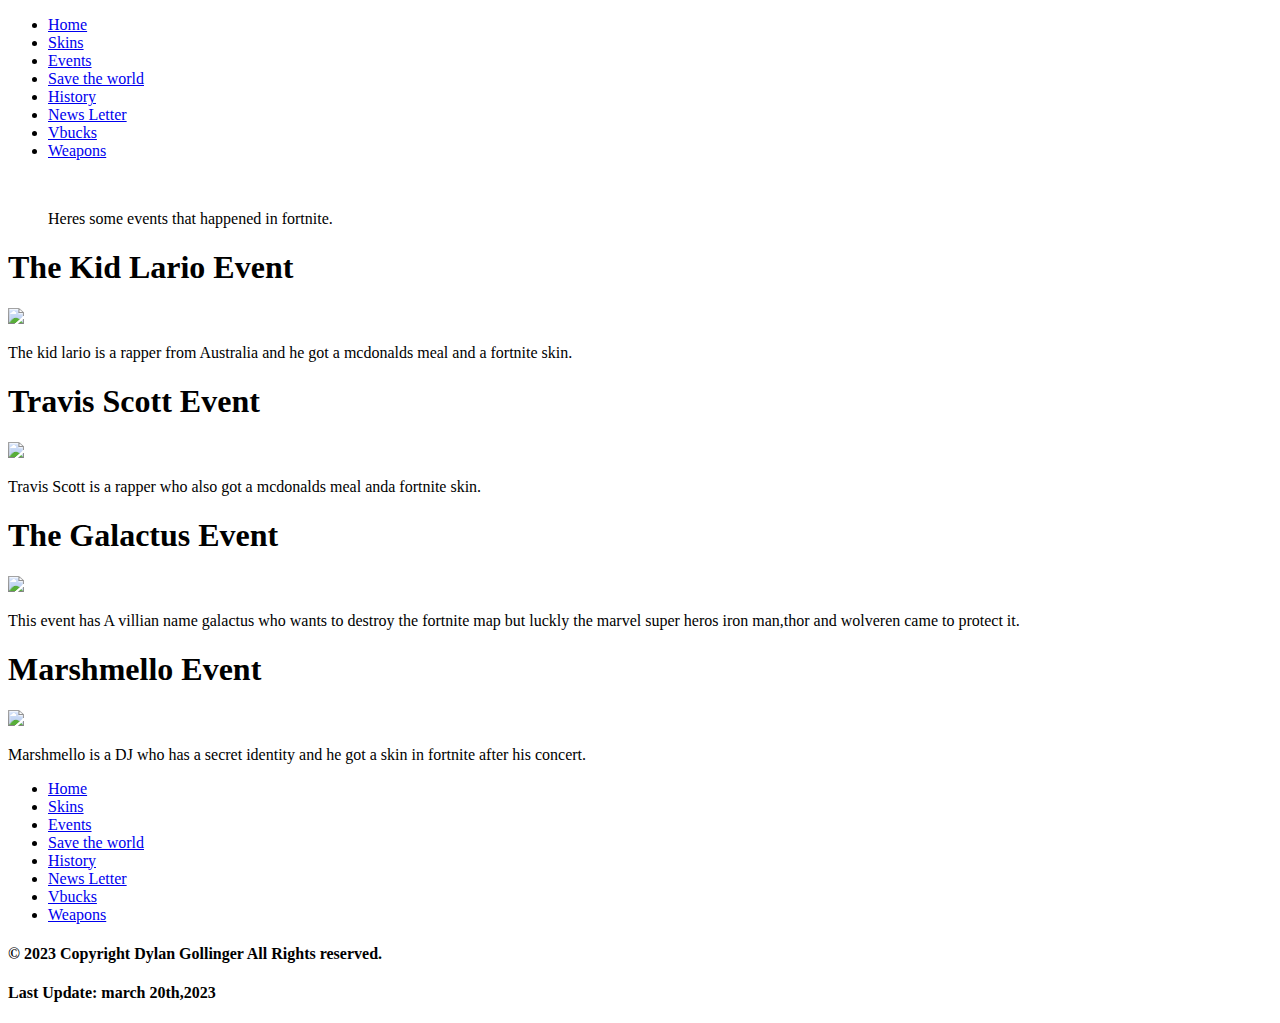
==== events.html @ f104ea9d "Update events.html" ====
<!doctype html>
<html>
<head>
<meta charset="UTF-8">
<title>events.html</title>
<link rel="stylesheet" href="css/styles.css">
</head>

<body>
	<div id="dog">
	<header>
		<nav class="hNav">
	<ul>
		<li><a href="index.html">Home</a></li>
		<li><a href="skins.html">Skins</a></li>
		<li><a href="events.html">Events</a></li>
		<li><a href="save.html">Save the world</a></li>
		<li><a href="history.html">History</a></li>
		<li><a href="new.html">News Letter</a></li>
    <li><a href="vbucks.html">Vbucks</a></li>
    <li><a href="weapons.html">Weapons</a></li>
	
		
	</ul>

	</nav>
	
		
	
	</header>

	<!--Here is my table,I refuse to use it for design purposes-->
	<table>
	<tr>
		<th></th>
		<th></th>
		<th></th>
	
	</tr>
	<tr>
		<td></td>
		<td></td>
		<td></td>
		
	</tr>
		<tr>
		<td></td>
		<td></td>
		<td></td>
		
	</tr>
	<tr>
		<td></td>
		<td></td>
		<td></td>
		
	</tr>
	
	
	
	
	
	
	</table>
	<main>
		
	<nav id="container">
		<blockquote>Heres some events that happened in fortnite.</blockquote>
		<h1>The Kid Lario Event</h1>
		<img src="images/event2.jpeg">
    <p>The kid lario is a rapper from Australia and he got a mcdonalds meal and a fortnite skin.</p>
		<h1>Travis Scott Event</h1>
	<img src="images/event1.jpeg">
		<p>Travis Scott is a rapper who also got a mcdonalds meal anda fortnite skin.</p>
		<h1>The Galactus Event</h1>
		<img src="images/event3.jpeg">
		<p>This event has A villian name galactus who wants to destroy the fortnite map but luckly the marvel super heros iron man,thor and wolveren came to protect it.</p>
		<h1>Marshmello Event</h1>
		<img src="images/event4.jpeg">
		<p>Marshmello is a DJ who has a secret identity and he got a skin in fortnite after his concert.</p>
	</nav>
	</main>
  </div>
<footer>
	<nav class="fnav">
    <ul>
		<li><a href="index.html">Home</a></li>
		<li><a href="skins.html">Skins</a></li>
		<li><a href="events.html">Events</a></li>
		<li><a href="save.html">Save the world</a></li>
		<li><a href="history.html">History</a></li>
		<li><a href="new.html">News Letter</a></li>
    <li><a href="vbucks.html">Vbucks</a></li>
    <li><a href="weapons.html">Weapons</a></li>
	
		
	</ul>
	<h4>&copy; 2023 Copyright Dylan Gollinger All Rights reserved.</h4>
	<h4>Last Update: march 20th,2023</h4>
	</nav>
	</footer>
</body>
</html>
</html>
---- css/styles.css ----

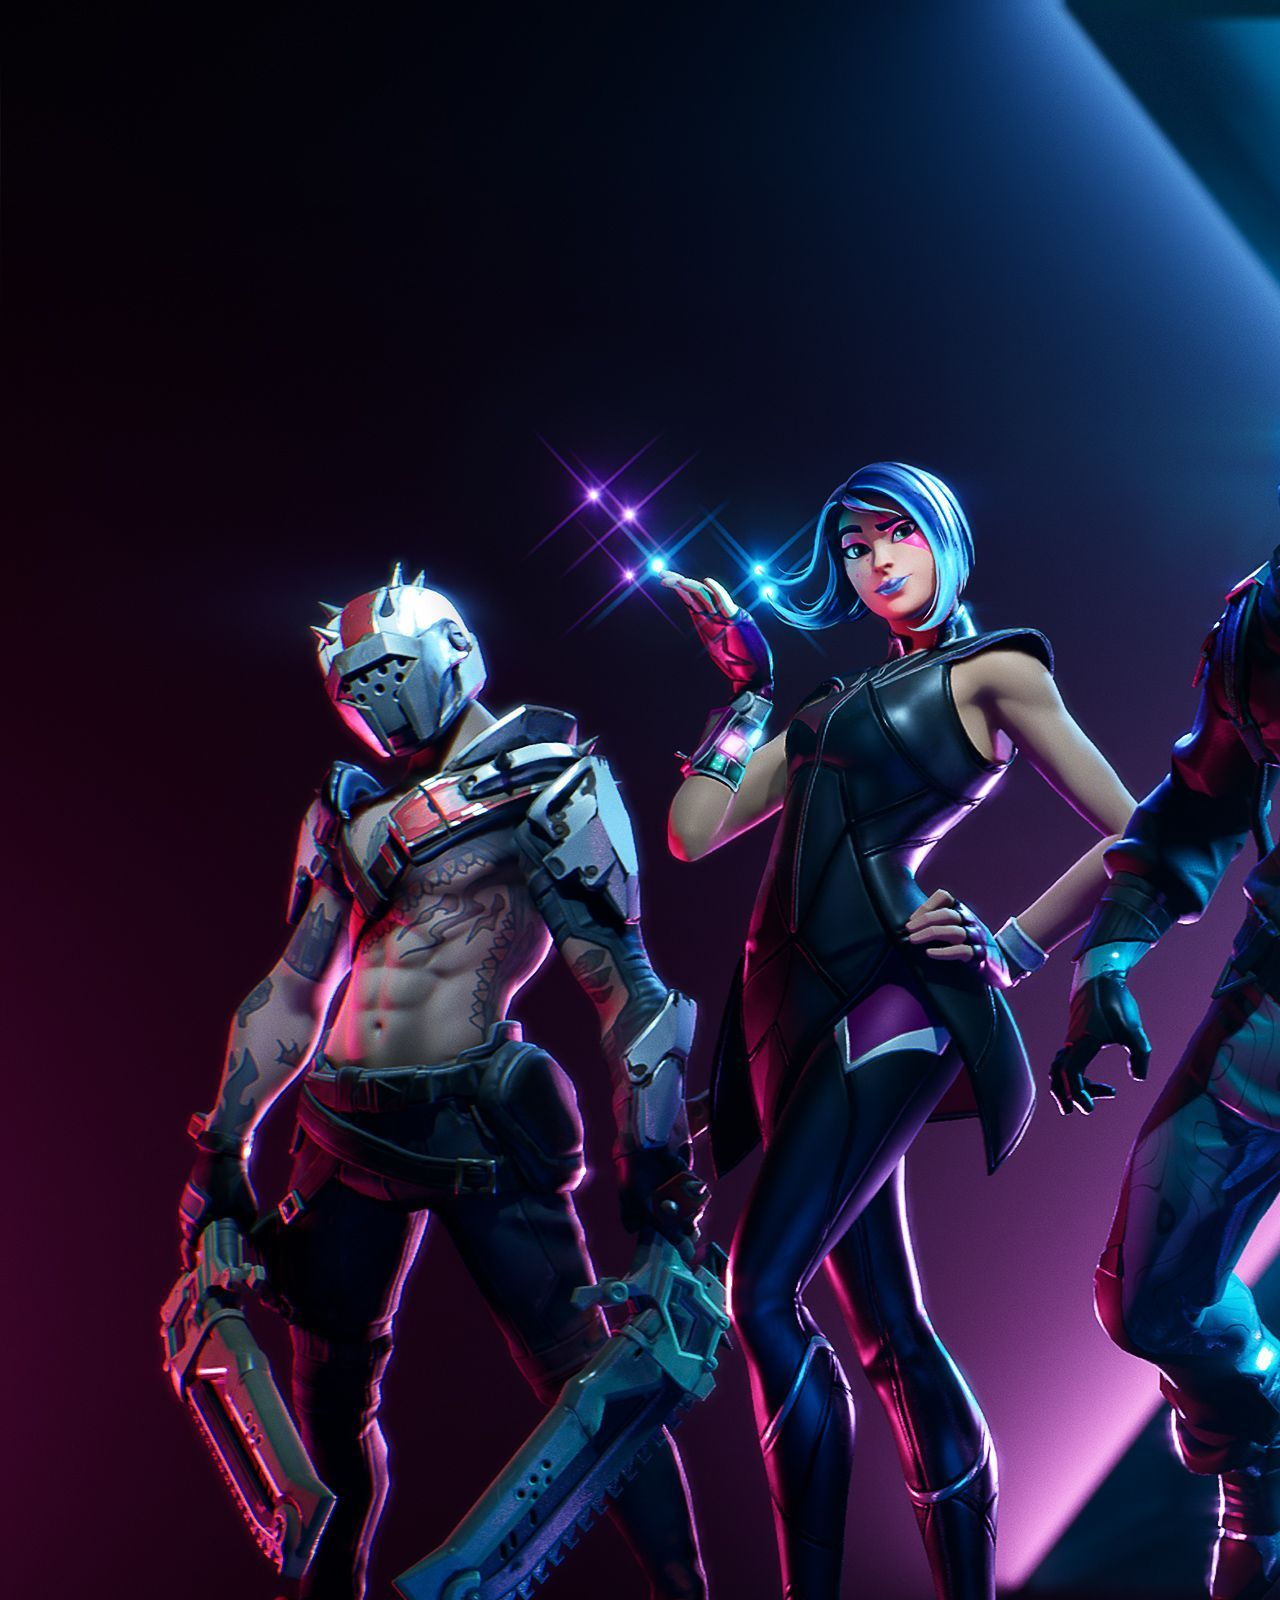
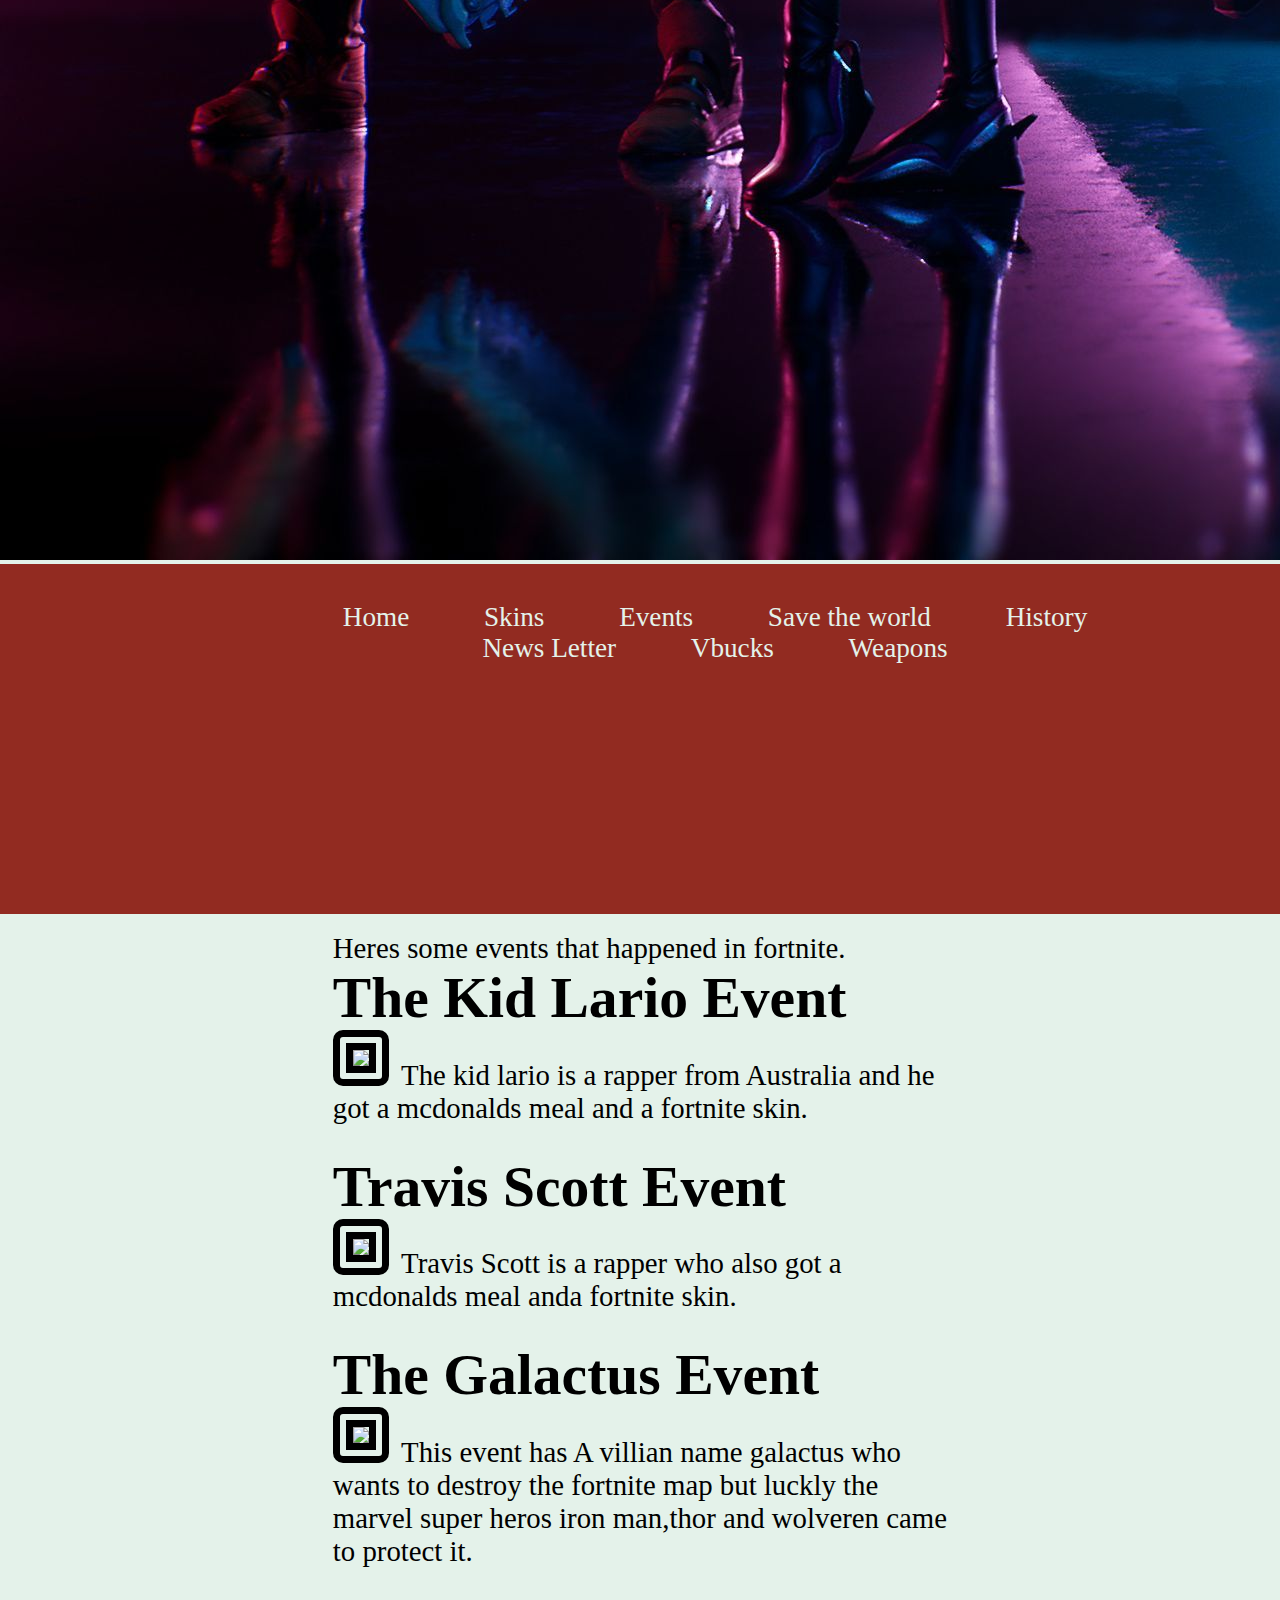
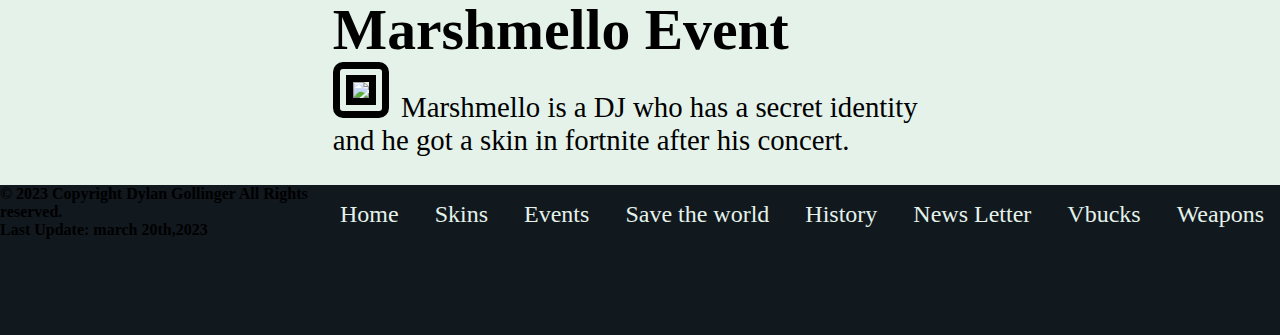
==== commit 3f57036c: "Update events.html" ====
--- a/events.html
+++ b/events.html
@@ -5,7 +5,7 @@
 <title>events.html</title>
 <link rel="stylesheet" href="css/styles.css">
 </head>
-
+<img src="images/SeasonX.jpeg">
 <body>
 	<div id="dog">
 	<header>
--- a/css/styles.css
+++ b/css/styles.css
@@ -1 +1,282 @@
-
+/* CSS Document */
+
+/*************************************************************
+     Color Scheme                    Font Scheme
+#778A8C - Grey            font-family: 'Ubuntu', sans-serif; 
+#11181E - Black           font-family: 'Quattrocento', serif;
+#E4F2EA - White           font-family: 'Bowlby One SC', cursive;
+#734F2F - Dark Brown
+#A68160 - Light Brown
+*************************************************************/
+body {
+    padding: 0;
+    margin: 0;
+    background-color: #E4F2EA;
+    font-family: 'Ubuntu', sans-serif;
+    font-size: 1em;
+}
+
+/* Zeroing out spacing *********************/
+h1, h2, h3, h4, h5, h6, ul, li, a, blockquote {
+    padding: 0;
+    margin: 0;
+    font-family: 'Bowlby One SC', cursive; 
+}
+
+/****** Header Section ********************/
+header {
+    background-color: #922B21;
+   min-height: 250px;
+     text-align:center;
+	padding: 25px 50px 75px;
+
+}
+
+header h1 {
+    margin: 0;
+    text-align: center;
+    font-size: 10em;
+    margin-top: -.2em;
+    margin-bottom: -.6em;
+     color:black;
+     text-align:center;
+	padding: 25px 50px 75px;
+	
+}
+
+header h2 {
+    margin: 0;
+    font-size: 3em;
+    color: red;
+    text-align: center;
+    text-shadow: /*Adds FULL Drop Shadow around text */
+        3px 3px 5px #11181E,
+        -2px -2px 5px #11181E,
+        2px -2px 5px #11181E,
+        -2px 2px 5px #11181E,
+        2px 2px 5px #11181E;
+		padding: 25px 50px 75px;
+}
+
+.firstE {
+    color: #A68160;
+}
+
+.letterG {
+    color: #E4F2EA;
+}
+
+.lastE {
+    color: #A68160;
+}
+
+.hNav {
+  text-align: center;
+	padding: .8em;
+}
+
+.hNav ul {
+    display: block;
+    padding-left: 150px;
+}
+
+.hNav ul li {
+    display: inline-block;
+    list-style: none;
+}
+
+.hNav a {
+    color:#E4F2EA;
+    font-size: 1.7em;
+    padding: 0 1.3em;
+    text-decoration: none;
+}
+
+.hNav a:hover {
+    color: #734F2F;
+    text-decoration: underline;
+}
+
+
+/****** Main Section **********************/
+main {
+    width: 60%;
+    margin: 0 auto;
+    /*border: 2px solid black;*/
+}
+
+.puppy {
+    border-radius: 40px 0 40px 0;
+}
+/****** Footer Section ********************/
+footer {
+    background-color: #11181E;
+    height: 150px;
+}
+
+footer nav ul {
+    display: block;
+    float: right;
+}
+
+footer nav ul li {
+    display: inline-block;
+    list-style: none;
+    padding: 1em;
+}
+
+footer nav ul li a {
+    color: #E4F2EA;
+    text-decoration: none;
+    font-size: 1.5em;
+}
+    
+footer nav ul li a:hover {
+    color: #A68160;
+    text-decoration: underline;
+}
+
+footer p {
+    clear: right;
+    float: right;
+    color: #E4F2EA;
+    font-weight: bold;
+    text-align: center;
+    margin: 2px;
+    margin-right: 50px;
+}
+    
+#container{
+	margin: 0 auto;
+	width: 80%;
+	min-height: 500px;
+	font-size: 1.8em;
+	font-family: 'Crimson Pro', serif;
+    background-color: #E4F2EA;
+    text-decoration-color: black;
+}
+
+#container img{
+	float: left;
+	margin-right: 2%;
+	border: 20px double;
+	border-radius: 10px;
+	text-align: right;
+
+}
+
+
+
+/*Style rule for form element */
+	form {
+		background-color: #FFFFFF;
+		padding: 1em;
+	}
+	
+	/* Style rule for paragraph within form element */
+	form p {
+		color: #000000;
+	}
+.frame{
+color:black;
+box-sizing: border-box;
+
+}
+.form-style-6{
+	font: 95% Arial, Helvetica, sans-serif;
+	max-width: 400px;
+	margin: 10px auto;
+	padding: 16px;
+	background: #F7F7F7;
+}
+.form-style-6 h1{
+	background: red;
+	padding: 20px 0;
+	font-size: 140%;
+	font-weight: 300;
+	text-align: center;
+	color: #fff;
+	margin: -16px -16px 16px -16px;
+}
+.form-style-6 input[type="text"],
+.form-style-6 input[type="date"],
+.form-style-6 input[type="datetime"],
+.form-style-6 input[type="email"],
+.form-style-6 input[type="number"],
+.form-style-6 input[type="search"],
+.form-style-6 input[type="time"],
+.form-style-6 input[type="url"],
+.form-style-6 textarea,
+.form-style-6 select 
+{
+	-webkit-transition: all 0.30s ease-in-out;
+	-moz-transition: all 0.30s ease-in-out;
+	-ms-transition: all 0.30s ease-in-out;
+	-o-transition: all 0.30s ease-in-out;
+	outline: none;
+	box-sizing: border-box;
+	-webkit-box-sizing: border-box;
+	-moz-box-sizing: border-box;
+	width: 100%;
+	background: #fff;
+	margin-bottom: 4%;
+	border: 1px solid #ccc;
+	padding: 3%;
+	color: #555;
+	font: 95% Arial, Helvetica, sans-serif;
+}
+.form-style-6 input[type="text"]:focus,
+.form-style-6 input[type="date"]:focus,
+.form-style-6 input[type="datetime"]:focus,
+.form-style-6 input[type="email"]:focus,
+.form-style-6 input[type="number"]:focus,
+.form-style-6 input[type="search"]:focus,
+.form-style-6 input[type="time"]:focus,
+.form-style-6 input[type="url"]:focus,
+.form-style-6 textarea:focus,
+.form-style-6 select:focus
+{
+	box-shadow: 0 0 5px #43D1AF;
+	padding: 3%;
+	border: 1px solid #43D1AF;
+}
+
+.form-style-6 input[type="submit"],
+.form-style-6 input[type="button"]{
+	box-sizing: border-box;
+	-webkit-box-sizing: border-box;
+	-moz-box-sizing: border-box;
+	width: 100%;
+	padding: 3%;
+	background:red;
+	border-bottom: 2px solid #30C29E;
+	border-top-style: none;
+	border-right-style: none;
+	border-left-style: none;	
+	color: #fff;
+}
+.form-style-6 input[type="submit"]:hover,
+.form-style-6 input[type="button"]:hover{
+	background: black;
+}
+
+.center {
+  display: block;
+  margin-left: auto;
+  margin-right: auto;
+  width: 50%;
+}
+
+#dog{
+background-image: url(https://i.guim.co.uk/img/media/2df4ac79cb6f21e0bd800ba0a9ef1a19e898580b/164_354_1207_725/master/1207.jpg?width=620&quality=45&dpr=2&s=none);
+  background-repeat: no-repeat;
+  background-size: cover;
+	display: block;
+    width: 100%;
+}
+
+
+	
+
+
+
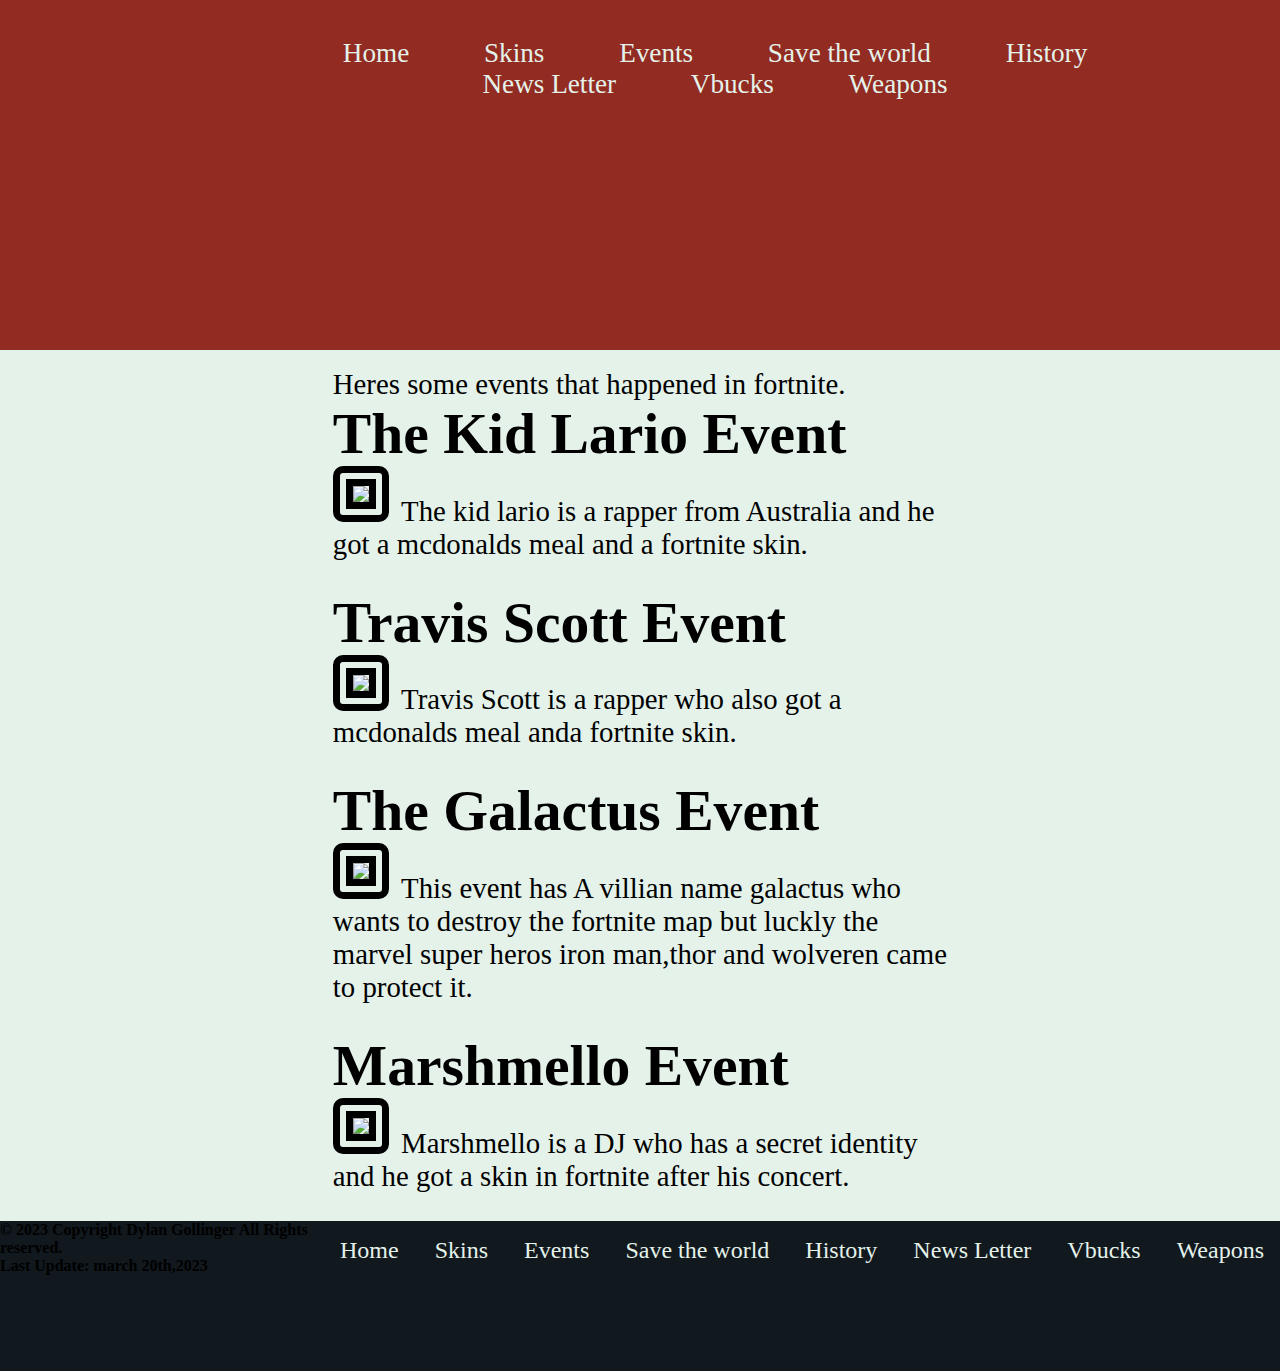
==== commit 91635755: "Update events.html" ====
--- a/events.html
+++ b/events.html
@@ -5,7 +5,7 @@
 <title>events.html</title>
 <link rel="stylesheet" href="css/styles.css">
 </head>
-<img src="images/SeasonX.jpeg">
+
 <body>
 	<div id="dog">
 	<header>
--- a/css/styles.css
+++ b/css/styles.css
@@ -29,6 +29,10 @@
    min-height: 250px;
      text-align:center;
 	padding: 25px 50px 75px;
+	background-repeat: no-repeat;
+	background-size: cover;
+	background-position: 20% 20%;
+	background-image: url(https://www.google.com/url?sa=i&url=https%3A%2F%2Fwallpaper.dog%2Ffortnite&psig=AOvVaw28jcF9heD6WV_8QFXqi3U5&ust=1679592042359000&source=images&cd=vfe&ved=0CAsQjRxqFwoTCOCX44mG8P0CFQAAAAAdAAAAABAJ);
 
 }
 
@@ -268,7 +272,7 @@
 }
 
 #dog{
-background-image: url(https://i.guim.co.uk/img/media/2df4ac79cb6f21e0bd800ba0a9ef1a19e898580b/164_354_1207_725/master/1207.jpg?width=620&quality=45&dpr=2&s=none);
+background-image: url(https://www.google.com/url?sa=i&url=https%3A%2F%2Fwallpaper.dog%2Ffortnite&psig=AOvVaw28jcF9heD6WV_8QFXqi3U5&ust=1679592042359000&source=images&cd=vfe&ved=0CAsQjRxqFwoTCOCX44mG8P0CFQAAAAAdAAAAABAJ);
   background-repeat: no-repeat;
   background-size: cover;
 	display: block;
